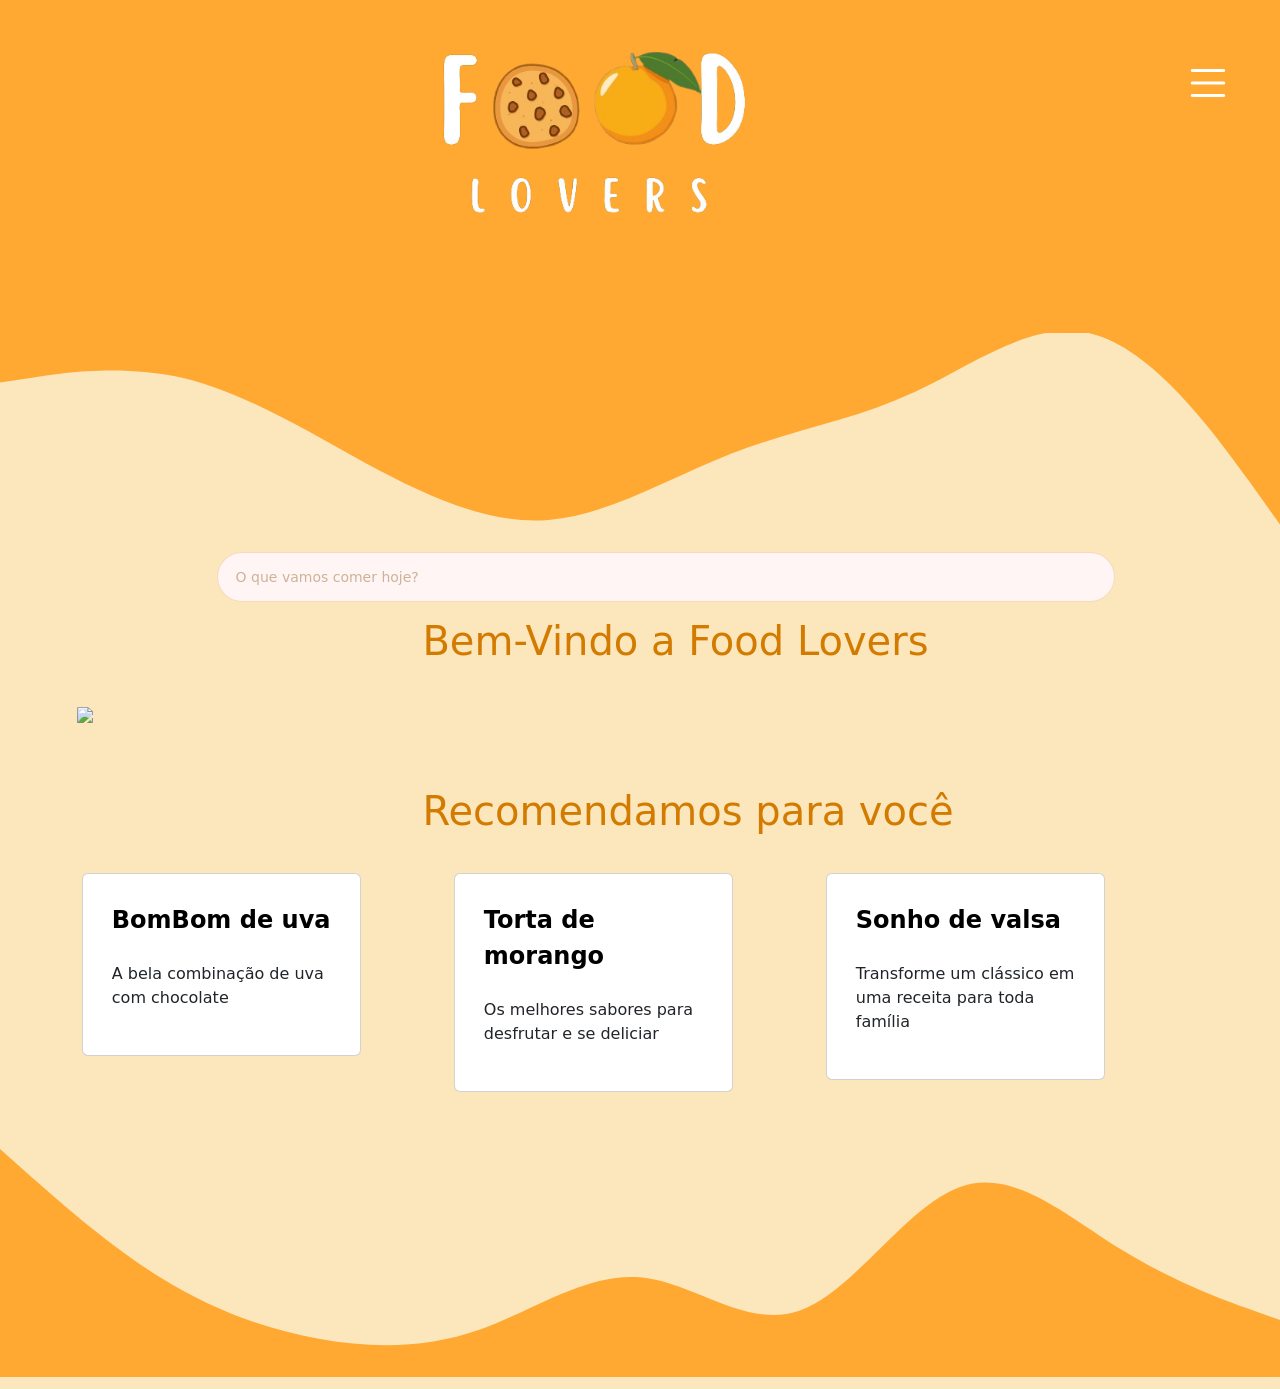
==== index.html @ b25685c6 "a" ====
<!DOCTYPE html>
<html lang="en">

<head>
    <meta charset="UTF-8">
    <meta name="viewport" content="width=device-width, initial-scale=1.0">
    <link rel="stylesheet" href="css/food.css">
    <link href="https://cdn.jsdelivr.net/npm/bootstrap@5.3.2/dist/css/bootstrap.min.css" rel="stylesheet"
        integrity="sha384-T3c6CoIi6uLrA9TneNEoa7RxnatzjcDSCmG1MXxSR1GAsXEV/Dwwykc2MPK8M2HN" crossorigin="anonymous">
    <link rel="icon" type="image/x-icon" href="img/icone.png">
    <title>Food Lovers</title>
</head>

<body class="body">
    <div class="div1"><img src="img/logo2.png" class="logo">
        <button class="btn text-white menu" type="button" data-bs-toggle="offcanvas" data-bs-target="#staticBackdrop"
            aria-controls="staticBackdrop">
            <img src="img/menu.svg" alt="">
        </button>

        <div class="offcanvas offcanvas-start" style="background-color: #f19411;" data-bs-backdrop="static"
            tabindex="-1" id="staticBackdrop" aria-labelledby="staticBackdropLabel">
            <div class="offcanvas-header">
                <img class="user" src="img/login.png" alt="">
                <button type="button" class="btn-close" data-bs-dismiss="offcanvas" aria-label="Close"></button>
            </div>
            <div class="offcanvas-body">
                <div>
                    <a class="icon-link" style="text-decoration: none; color: rgb(255, 255, 255);" href="index.html">
                        <img src="img/home.svg" alt="">
                        <h4>HOME</h4>
                    </a><br><br>
                    <a class="icon-link" style="text-decoration: none; color: rgb(255, 255, 255);" href="sal.html">
                        <img src="img/sal.svg" alt="">
                        <h4>SALGADOS </h4>
                    </a><br><br>
                    <a class="icon-link" style="text-decoration: none; color: rgb(255, 255, 255);" href="doce.html">
                        <img src="img/doces.svg" alt="">
                        <h4>DOCES</h4>
                    </a><br><br>
                    <a class="icon-link" style="text-decoration: none; color: rgb(255, 255, 255);" href="login.html">
                        <img src="img/loginn.svg" alt="">
                        <h4>LOGIN</h4>
                    </a><br><br>
                    <a class="icon-link" style="text-decoration: none; color: rgb(255, 255, 255);" href="ava.html">
                        <img src="img/av.svg" alt="">
                        <h4>AVALIAÇÃO</h4>
                    </a>
<br><br>
                    <a class="icon-link" style="text-decoration: none; color: rgb(255, 255, 255);" href="grafico.html">
                        <img src="img/gr.svg" alt="">
                        <h4>DASHBOARD</h4>
                    </a>
                </div>
            </div>
        </div>
    </div>
    <img src="img/wave (17).svg" class="onda">
    <input type="email" id="email-id" name="email-id" class="input__email" placeholder="O que vamos comer hoje?"
        required="">
    <p>
    <h1 class="inicio">Bem-Vindo a Food Lovers</h1>
    </p>
   <a href="hamb.html"> <img class="banner" src="img/1.png"></a>
   <a href="pizza.html"> <img class="banner" src="img/2.png" alt=""></a>
    <a href="torta.html"><img class="banner" src="img/3.png" alt=""></a>
    <img class="ban" src="img/banner.png" alt="">
    <h1 class="in">Recomendamos para você</h1>
    <div class="container">

        <div class="d-flex justify-content-evenly">
            <div class="col-md-4 col-sm-12">
                <div class="card">
                    <div class="card-details">
                        <p class="text-title">BomBom de uva</p>
                        <p class="text-body">A bela combinação de uva com chocolate</p>
                    </div>
                   <a href="receita.html"><button class="card-button">Receita</button></a>
                </div>
            </div>

            <div class="col-md-4 col-sm-12">

                <div class="card">
                    <div class="card-details">
                        <p class="text-title">Torta de morango</p>
                        <p class="text-body">Os melhores sabores para desfrutar e se deliciar</p>
                    </div>
                    <a href="torta.html"><button class="card-button">Receita</button></a>
                </div>
            </div>

            <div class="col-md-4 col-sm-12">

                <div class="card">
                    <div class="card-details">
                        <p class="text-title">Sonho de valsa</p>
                        <p class="text-body">Transforme um clássico em uma receita para toda família</p>
                    </div>
                    <a href="pave.html"><button class="card-button">Receita</button></a>
                </div>
            </div>

        </div>
    </div>



    <img src="img/wave (19).svg" class="b">

    <script src="java/food.js"></script>
    <script src="https://cdn.jsdelivr.net/npm/bootstrap@5.3.2/dist/js/bootstrap.bundle.min.js"
        integrity="sha384-C6RzsynM9kWDrMNeT87bh95OGNyZPhcTNXj1NW7RuBCsyN/o0jlpcV8Qyq46cDfL"
        crossorigin="anonymous"></script>
</body>

</html>
---- css/food.css ----
html{
  overflow-x: hidden;
}
.body{
    background-color: #FCE6BB;
}
.div1{
width: 100%;
background-color: #ffa932;
margin-top: -1%;

}
.logo{
    width: 30%;
margin-left: 31%;
margin-top: -3%;
}
.onda{
    margin-top: -5%;
}
.banner{
    width: 25%;
    margin-left: 6%;
    border-radius: 6%;
    margin-top: 2%;
}
.user{
    width: 73%;
    margin-top: -10%;
    margin-left: 10%;
}
.menu{
margin-left: 30%;
color: white;
border: 1px;
border-color: white;
margin-top: -12%;
}
.inicio{
    color: #d37b00;
    margin-left: 33%;
}
.in{
  color: #d37b00;
  margin-left: 33%;
  margin-top: 5%;
}
.input__email {
    width: 70%;
    padding: 12px 18px;
    font-size: 16px;
    font-family: inherit;
    box-shadow: 0 0 0 1px #f8d9bf;
    border: none;
    border-radius: 25px;
    background-color: #fff5f5;
    transition: all .3s;
    margin-left: 17%;
  }
  
  .input__email::placeholder {
    color: #ceb297;
    font-size: 14px;
  }
  
  .input__email:focus {
    outline: none;
    box-shadow: 0 0 10px 1px #ee8c8c;
    border: none;
    transition: all .3s;
  }
  .ban{
    width: 80%;
    margin-top: 3%;
    margin-left: 10%;
  }
  .card {
    width: 75%;
    height: 45%;
    border-radius: 20px;
    background-color: #ceb297;
    position: relative;
    padding: 1.8rem;
    border: 2px solid #c3c6ce;
    transition: 0.5s ease-out;
    overflow: visible;
   margin-top: 8%;
   }
   
   .card-details {
    color: black;
    height: 100%;
    gap: .5em;
    display: grid;
    place-content: center;
   }
   
   .card-button {
    transform: translate(-50%, 125%);
    width: 30%;
    border-radius: 1rem;
    border: none;
    background-color: #f87400;
    color: #fff;
    font-size: 1rem;
    padding: .5rem 1rem;
    position: absolute;
    left: 50%;
    bottom: 0;
    opacity: 0;
    transition: 0.3s ease-out;
   }
   
   .text-body {
    color: rgb(134, 134, 134);
   }
   
   /*Text*/
   .text-title {
    font-size: 1.5em;
    font-weight: bold;
   }
   
   /*Hover*/
   .card:hover {
    border-color: #f89500;
    box-shadow: 0 4px 18px 0 rgba(0, 0, 0, 0.25);
   }
   
   .card:hover .card-button {
    transform: translate(-50%, 50%);
    opacity: 1;
   }
   .dis{
    display: flex;
    margin-top: 3%;
   }
   
.container-star{
  display: flex;
  justify-content: center;
}

.rating:not(:checked) > input {
  position: absolute;
  appearance: none;
}

.rating:not(:checked) > label {
  float: right;
  cursor: pointer;
  font-size: 50px;
  color: #666;
}

.rating:not(:checked) > label:before {
  content: '★';
}

.rating > input:checked + label:hover,
.rating > input:checked + label:hover ~ label,
.rating > input:checked ~ label:hover,
.rating > input:checked ~ label:hover ~ label,
.rating > label:hover ~ input:checked ~ label {
  color: #e58e09;
}

.rating:not(:checked) > label:hover,
.rating:not(:checked) > label:hover ~ label {
  color: #ff9e0b;
}

.rating > input:checked ~ label {
  color: #ffa723;
}
.cl{
  color:#d37b00 ;
}
.cookie-card {
  width: 56%;
  padding: 3rem;
  background-color: #fff;
  border-radius: 10px;
  box-shadow: 20px 20px 30px rgba(0, 0, 0, .05);
  margin-left: 24%;
  margin-top: 2%;
}

.title {
  font-weight: 600;
  color: rgb(55, 40, 31);
  font-size: 2rem;
}

.description {
  margin-top: 1rem;
  font-size: 0.900rem;
  line-height: 1.25rem;
  color: rgb(75 85 99);
  padding: 1rem;
}

.description a {
  --tw-text-opacity: 1;
  color: rgb(59 130 246);
}

.description a:hover {
  -webkit-text-decoration-line: underline;
  text-decoration-line: underline;
}

.actions {
  display: flex;
  align-items: center;
  justify-content: space-between;
  margin-top: 1rem;
  -moz-column-gap: 1rem;
  column-gap: 1rem;
  flex-shrink: 0;
}

.pref {
  font-size: 0.75rem;
  line-height: 1rem;
  color: rgb(31 41 55 );
  -webkit-text-decoration-line: underline;
  text-decoration-line: underline;
  transition: all .3s cubic-bezier(0.4, 0, 0.2, 1);
  border: none;
  background-color: transparent;
}

.pref:hover {
  color: rgb(156 163 175);
}

.pref:focus {
  outline: 2px solid transparent;
  outline-offset: 2px;
}

.accept {
  font-size: 0.75rem;
  line-height: 1rem;
  background-color: rgb(17 24 39);
  font-weight: 500;
  border-radius: 0.5rem;
  color: #fff;
  padding-left: 1rem;
  padding-right: 1rem;
  padding-top: 0.625rem;
  padding-bottom: 0.625rem;
  border: none;
  transition: all .15s cubic-bezier(0.4, 0, 0.2, 1);
}

.accept:hover {
  background-color: rgb(255, 157, 0);
}

.accept:focus {
  outline: 2px solid transparent;
  outline-offset: 2px;
}
.recipe-container {
  background-color:#ffa932;
  border-radius: 20px;
  box-shadow: 0 0 10px rgba(0, 0, 0, 0.2);
  max-width: 800px;
  margin: 20px auto;
  overflow: hidden;
}

.recipe-header {
  text-align: center;
  padding: 20px;
}

.recipe-header img {
  max-width: 100%;
  border-radius: 20px 20px 0 0;
}

.recipe-content {
  padding: 20px;
}

.recipe-title {
  font-size: 24px;
  font-weight: bold;
  margin: 0;
}

.recipe-ingredients {
  margin-top: 20px;
}

.recipe-instructions {
  margin-top: 20px;
}

buttons {
  --color: #ffc26d;
  font-family: inherit;
  display: inline-block;
  width: 8em;
  height: 2.6em;
  line-height: 2.5em;
  margin: 20px;
  position: relative;
  overflow: hidden;
  border: 2px solid var(--color);
  transition: color .5s;
  z-index: 1;
  font-size: 17px;
  border-radius: 30px !important;
  font-weight: 500;
  color: var(--color);
 }
 
 button:before {
  content: "";
  position: absolute;
  z-index: -1;
  background: var(--color);
  height: 150px;
  width: 200px;
  border-radius: 50%;
 }
 
 button:hover {
  color: #fff;
 }
 
 button:before {
  top: 100%;
  left: 100%;
  transition: all .7s;
 }
 
 button:hover:before {
  top: -30px;
  left: -30px;
 }
 
 button:active:before {
  background: #ff9500;
  transition: background 0s;
 }
 
/* login */
.form_container {
  width: fit-content;
  height: fit-content;
  display: flex;
  flex-direction: column;
  align-items: center;
  justify-content: center;
  gap: 10px;
  padding: 5px 100px 5px;
  background-color:  white;
  box-shadow: 0px 106px 42px rgba(0, 0, 0, 0.01),
    0px 59px 36px rgba(0, 0, 0, 0.05), 0px 26px 26px rgba(0, 0, 0, 0.09),
    0px 7px 15px rgba(0, 0, 0, 0.1), 0px 0px 0px rgba(0, 0, 0, 0.1);
  border-radius: 11px;
  font-family: "Inter", sans-serif;
  margin-left: 61% !important;
  margin-top: 3% !important;
}

.logo_container {
  box-sizing: border-box;
  width: 80px;
  height: 80px;
  background: linear-gradient(180deg, rgba(248, 248, 248, 0) 50%, #F8F8F888 100%);
  border: 1px solid #F7F7F8;
  filter: drop-shadow(0px 0.5px 0.5px #EFEFEF) drop-shadow(0px 1px 0.5px rgba(239, 239, 239, 0.5));
  border-radius: 11px;
}

.title_container {
  display: flex;
  flex-direction: column;
  align-items: center;
  justify-content: center;
  gap: 10px;
  margin-top: 17% !important;

}

.title {
  margin: -100%;
  font-size: 1.25rem;
  font-weight: 700;
  color: #212121;
 
}

.subtitle {
  font-size: 0.725rem;
  max-width: 80%;
  text-align: center;
  line-height: 1.1rem;
  color: #8B8E98
}

.input_container {
  width: 150%;
  height: fit-content;
  position: relative;
  display: flex;
  flex-direction: column;
  gap: 5px;
}

.icon {
  width: 20px;
  position: absolute;
  z-index: 99;
  left: 12px;
  bottom: 9px;
}

.input_label {
  font-size: 0.75rem;
  color: #8B8E98;
  font-weight: 600;
  margin-top: -5% !important;
}
.input_labelP {
  font-size: 0.75rem;
  color: #8B8E98;
  font-weight: 600;
 
}

.input_field {
  width: auto;
  height: 40px;
  padding: 0 0 0 40px;
  border-radius: 7px;
  outline: none;
  border: 1px solid #e5e5e5;
  filter: drop-shadow(0px 1px 0px #efefef)
    drop-shadow(0px 1px 0.5px rgba(239, 239, 239, 0.5));
  transition: all 0.3s cubic-bezier(0.15, 0.83, 0.66, 1);
}

.input_field:focus {
  border: 1px solid transparent;
  box-shadow: 0px 0px 0px 2px #242424;
  background-color: transparent;
}

.sign-in_btn {
  width: 115%;
  height: 40px;
  border: 0;
  background: #ffa932 !important;
  border-radius: 7px;
  outline: none;
  color: #ffffff;
  cursor: pointer;
}

.sign-in_ggl {
  width: 115%;
  height: 40px;
  display: flex;
  align-items: center;
  justify-content: center;
  gap: 10px;
  background: #ffffff;
  border-radius: 7px;
  outline: none;
  color: #242424;
  border: 1px solid #e5e5e5;
  filter: drop-shadow(0px 1px 0px #efefef)
    drop-shadow(0px 1px 0.5px rgba(239, 239, 239, 0.5));
  cursor: pointer;
}

.sign-in_apl {
  width: 115%;
  height: 40px;
  display: flex;
  align-items: center;
  justify-content: center;
  gap: 10px;
  background: #212121;
  border-radius: 7px;
  outline: none;
  color: #ffffff;
  border: 1px solid #e5e5e5;
  filter: drop-shadow(0px 1px 0px #efefef)
    drop-shadow(0px 1px 0.5px rgba(239, 239, 239, 0.5));
  cursor: pointer;
}

.separator {
  width: 100%;
  display: flex;
  align-items: center;
  justify-content: center;
  gap: 30px;
  color: #8B8E98;
}

.separator .line {
  display: block;
  width: 100%;
  height: 1px;
  border: 0;
  background-color: #e8e8e8;
}

.note {
  font-size: 0.75rem;
  color: #8B8E98;
  text-decoration: underline;
}
.batata{
  margin-top: -37%;
  width: 30%;
  margin-left: 5%;
}
.botaoChose{
  background: #ffa932 !important;
}

/* dashboard */

.graficoSalgado{
  width: 20%;
margin-left: 4%;

}
.quantidadeSalgado{
  width: 40%;
  margin-top: -20% ;
  margin-left: 4%;

}
.graficoDoce{
  width: 20%;
margin-left: 57%;
margin-top: -53% ;

}
.quantidadeDoce{
  width: 40%;
  margin-top: -29% ;
margin-left: 57%;

}

/* salgados */
body {
font-family: Arial, sans-serif;
background-color: #f3f3f3;
margin: 0;
padding: 0;
}

.recipe-container {
background-color:#ffa932;
border-radius: 20px;
box-shadow: 0 0 10px rgba(0, 0, 0, 0.2);
max-width: 800px;
margin: 20px auto;
overflow: hidden;
}

.recipe-header {
text-align: center;
padding: 20px;
}

.recipe-header img {
max-width: 100%;
border-radius: 20px 20px 0 0;
}

.recipe-content {
padding: 20px;
}

.recipe-title {
font-size: 24px;
font-weight: bold;
margin: 0;
}

.recipe-ingredients {
margin-top: 20px;
}

.recipe-instructions {
margin-top: 20px;
}

.button {
--color: #ffc26d;
font-family: inherit;
display: inline-block;
width: 8em;
height: 2.6em;
line-height: 2.5em;
margin: 20px;
position: relative;
overflow: hidden;
border: 2px solid var(--color);
transition: color .5s;
z-index: 1;
font-size: 17px;
border-radius: 30px !important;
font-weight: 500;
color: var(--color);
}

.button:before {
content: "";
position: absolute;
z-index: -1;
background: var(--color);
height: 150px;
width: 200px;
border-radius: 50%;
}

.button:hover {
color: #fff;
}

.button:before {
top: 100%;
left: 100%;
transition: all .7s;
}

.button:hover:before {
top: -30px;
left: -30px;
}

.button:active:before {
background: #ff9500;
transition: background 0s;
}

.imgsalsicha{
width: 80%;

}
.imghamburguer{
width: 70%;
}
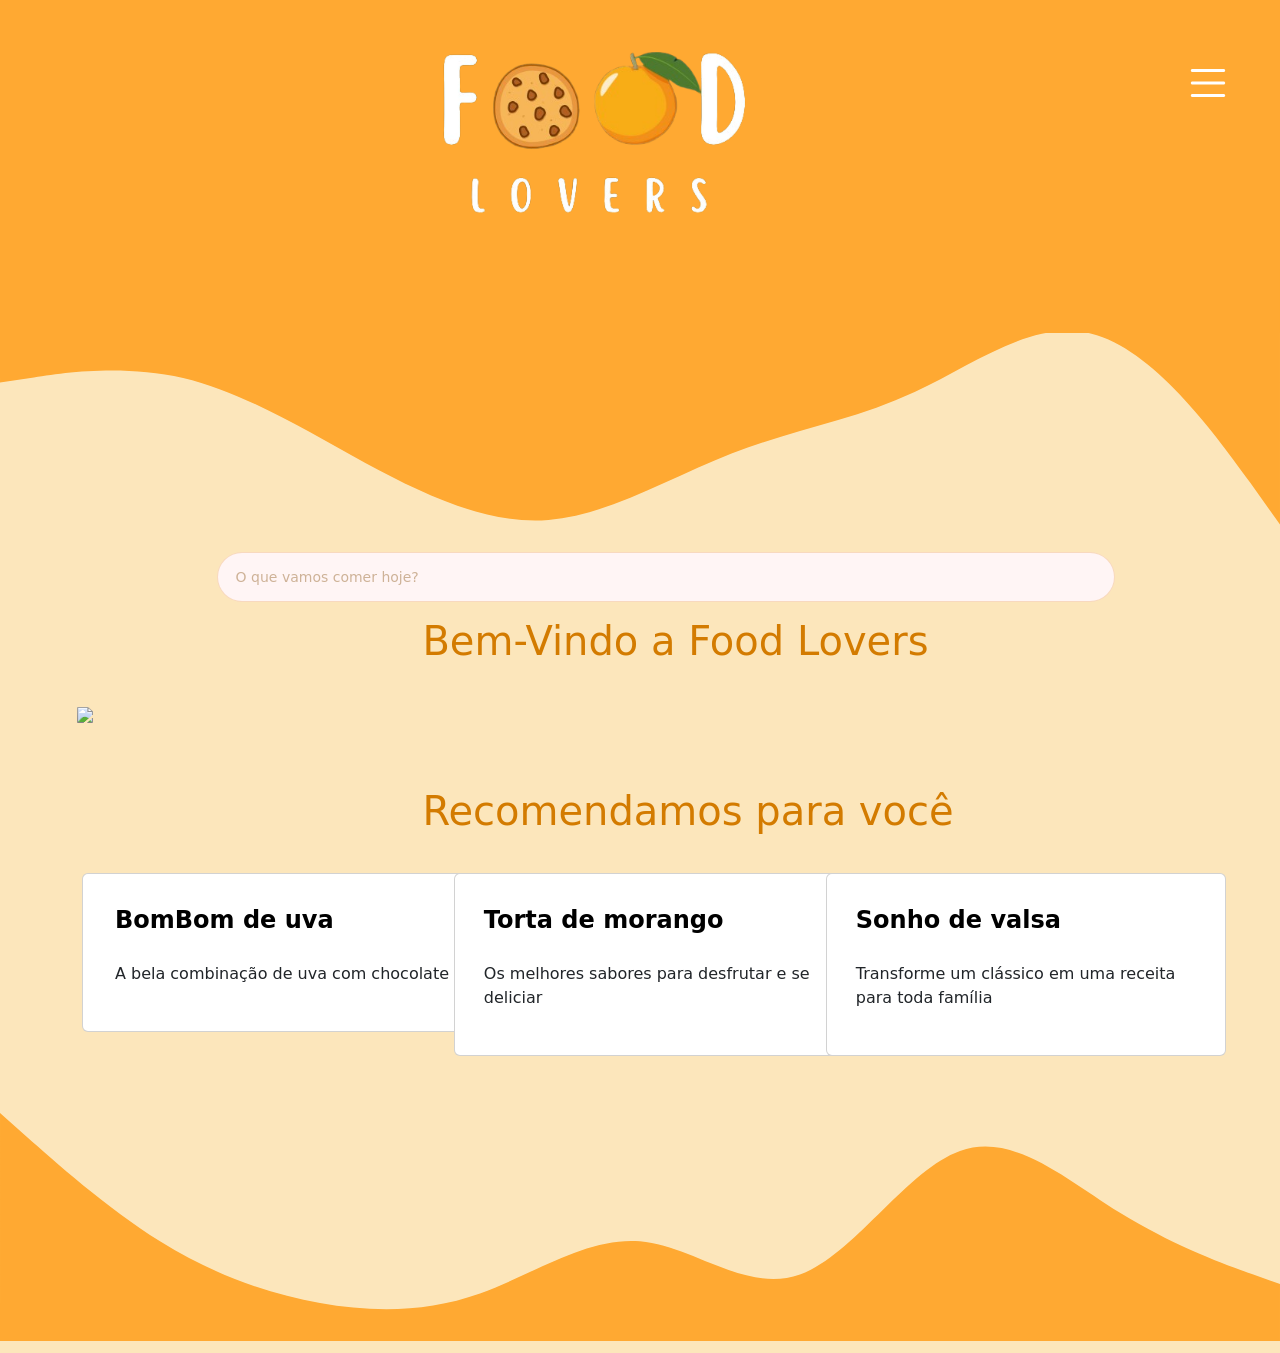
==== commit 8601b226: "segundocomit" ====
--- a/index.html
+++ b/index.html
@@ -30,11 +30,11 @@
                         <img src="img/home.svg" alt="">
                         <h4>HOME</h4>
                     </a><br><br>
-                    <a class="icon-link" style="text-decoration: none; color: rgb(255, 255, 255);" href="sal.html">
+                    <a class="icon-link" style="text-decoration: none; color: rgb(255, 255, 255);" href="salgados.html">
                         <img src="img/sal.svg" alt="">
                         <h4>SALGADOS </h4>
                     </a><br><br>
-                    <a class="icon-link" style="text-decoration: none; color: rgb(255, 255, 255);" href="doce.html">
+                    <a class="icon-link" style="text-decoration: none; color: rgb(255, 255, 255);" href="docesre.html">
                         <img src="img/doces.svg" alt="">
                         <h4>DOCES</h4>
                     </a><br><br>
--- a/css/food.css
+++ b/css/food.css
@@ -186,7 +186,7 @@
   margin-top: 2%;
 }
 
-.title {
+.titles {
   font-weight: 600;
   color: rgb(55, 40, 31);
   font-size: 2rem;
@@ -655,4 +655,16 @@
 }
 .imghamburguer{
 width: 70%;
+}
+.card {
+  width: 25rem;
+}
+
+.card-body{
+  color: FCE6BB;
+}
+
+.card-img-top {
+  width: 200px;
+  height: 220px;
 }
